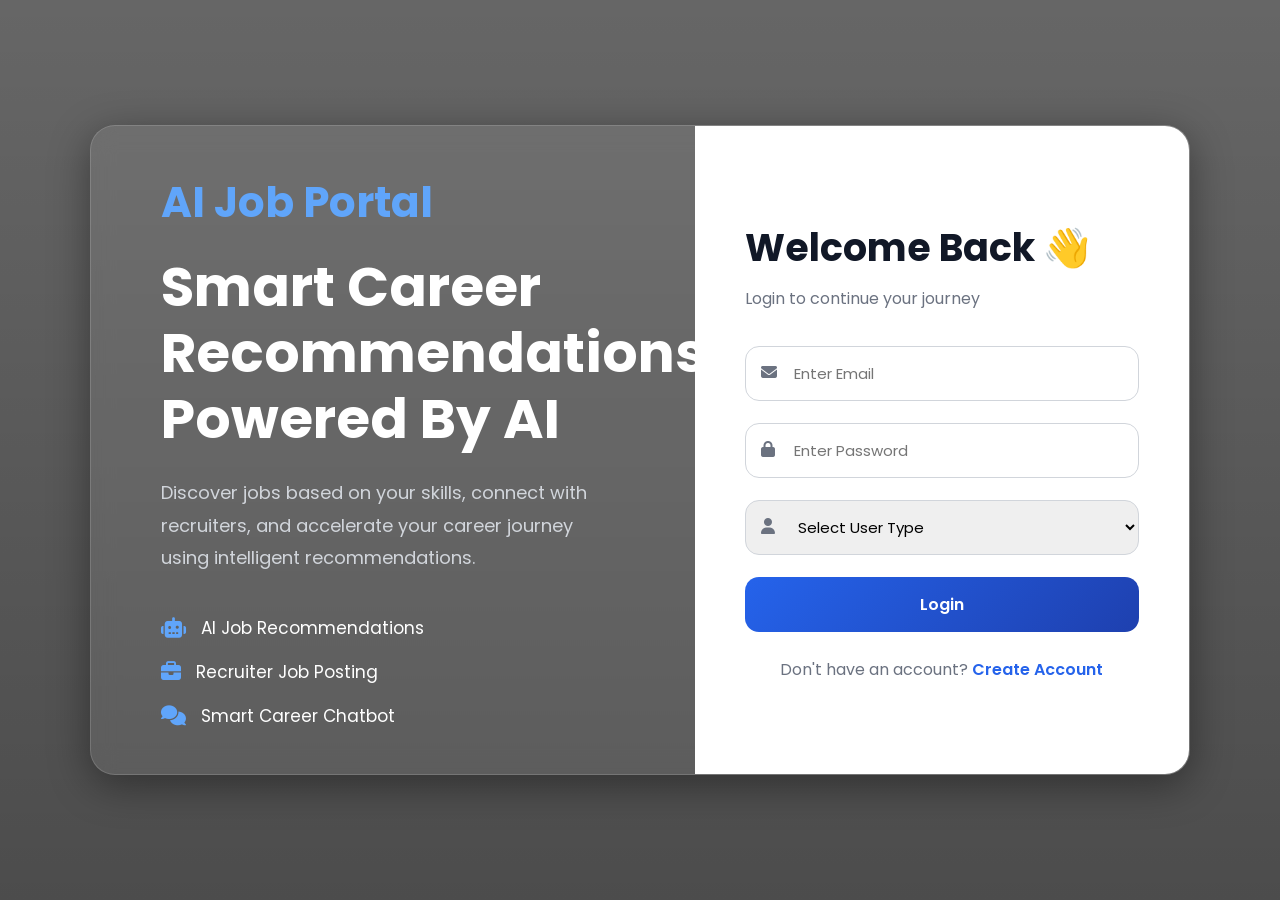
==== job-portel-ml/templates/login.html @ 0372225e "Add files via upload" ====
<!-- templates/login.html -->

<!DOCTYPE html>
<html lang="en">

<head>

    <meta charset="UTF-8">

    <meta name="viewport"
    content="width=device-width, initial-scale=1.0">

    <title>AI Job Portal - Login</title>

    <!-- GOOGLE FONT -->

    <link href="https://fonts.googleapis.com/css2?family=Poppins:wght@300;400;500;600;700&display=swap"
    rel="stylesheet">

    <!-- FONT AWESOME -->

    <link rel="stylesheet"
    href="https://cdnjs.cloudflare.com/ajax/libs/font-awesome/6.5.1/css/all.min.css">

    <style>

        *{
            margin:0;
            padding:0;
            box-sizing:border-box;
            font-family:'Poppins', sans-serif;
        }

        body{

            height:100vh;

            display:flex;

            justify-content:center;

            align-items:center;

            background:
            linear-gradient(
                rgba(0,0,0,0.6),
                rgba(0,0,0,0.7)
            ),

            url('https://images.unsplash.com/photo-1522202176988-66273c2fd55f?q=80&w=1920&auto=format&fit=crop');

            background-size:cover;
            background-position:center;

            overflow:hidden;
        }

        .container{

            width:1100px;

            height:650px;

            display:flex;

            backdrop-filter:blur(12px);

            background:rgba(255,255,255,0.08);

            border:1px solid rgba(255,255,255,0.15);

            border-radius:25px;

            overflow:hidden;

            box-shadow:
            0 10px 40px rgba(0,0,0,0.4);
        }

        /* LEFT */

        .left{

            width:55%;

            padding:70px;

            color:white;

            display:flex;

            flex-direction:column;

            justify-content:center;
        }

        .logo{

            font-size:42px;

            font-weight:700;

            margin-bottom:20px;

            color:#60a5fa;
        }

        .title{

            font-size:55px;

            line-height:1.2;

            margin-bottom:25px;

            font-weight:700;
        }

        .desc{

            font-size:18px;

            line-height:1.8;

            color:#d1d5db;

            margin-bottom:40px;
        }

        .features{

            display:flex;

            flex-direction:column;

            gap:18px;
        }

        .feature{

            display:flex;

            align-items:center;

            gap:15px;

            font-size:17px;
        }

        .feature i{

            color:#60a5fa;

            font-size:20px;
        }

        /* RIGHT */

        .right{

            width:45%;

            background:white;

            padding:60px 50px;

            display:flex;

            flex-direction:column;

            justify-content:center;
        }

        .right h2{

            font-size:38px;

            margin-bottom:10px;

            color:#111827;
        }

        .subtitle{

            color:#6b7280;

            margin-bottom:35px;
        }

        .input-box{

            margin-bottom:22px;

            position:relative;
        }

        .input-box i{

            position:absolute;

            top:18px;

            left:16px;

            color:#6b7280;
        }

        .input-box input,
        .input-box select{

            width:100%;

            padding:15px 15px 15px 48px;

            border:1px solid #d1d5db;

            border-radius:14px;

            font-size:15px;

            outline:none;

            transition:0.3s;
        }

        .input-box input:focus,
        .input-box select:focus{

            border-color:#2563eb;

            box-shadow:
            0 0 10px rgba(37,99,235,0.2);
        }

        button{

            width:100%;

            padding:15px;

            border:none;

            border-radius:14px;

            background:linear-gradient(
                135deg,
                #2563eb,
                #1e40af
            );

            color:white;

            font-size:16px;

            font-weight:600;

            cursor:pointer;

            transition:0.3s;
        }

        button:hover{

            transform:translateY(-2px);

            box-shadow:
            0 10px 20px rgba(37,99,235,0.3);
        }

        .bottom{

            margin-top:25px;

            text-align:center;

            color:#6b7280;
        }

        .bottom a{

            color:#2563eb;

            text-decoration:none;

            font-weight:600;
        }

        @media(max-width:950px){

            .container{

                width:95%;

                height:auto;

                flex-direction:column;
            }

            .left,
            .right{

                width:100%;
            }

            .left{

                padding:50px 35px;
            }

            .title{

                font-size:38px;
            }
        }

    </style>

</head>

<body>

    <div class="container">

        <!-- LEFT -->

        <div class="left">

            <div class="logo">
                AI Job Portal
            </div>

            <div class="title">

                Smart Career
                <br>
                Recommendations
                <br>
                Powered By AI

            </div>

            <div class="desc">

                Discover jobs based on your skills,
                connect with recruiters,
                and accelerate your career journey
                using intelligent recommendations.

            </div>

            <div class="features">

                <div class="feature">
                    <i class="fa-solid fa-robot"></i>
                    AI Job Recommendations
                </div>

                <div class="feature">
                    <i class="fa-solid fa-briefcase"></i>
                    Recruiter Job Posting
                </div>

                <div class="feature">
                    <i class="fa-solid fa-comments"></i>
                    Smart Career Chatbot
                </div>

            </div>

        </div>

        <!-- RIGHT -->

        <div class="right">

            <h2>Welcome Back 👋</h2>

            <p class="subtitle">
                Login to continue your journey
            </p>

            <form method="POST"
            action="/login">

                <!-- EMAIL -->

                <div class="input-box">

                    <i class="fa-solid fa-envelope"></i>

                    <input
                        type="email"
                        name="email"
                        placeholder="Enter Email"
                        required
                    >

                </div>

                <!-- PASSWORD -->

                <div class="input-box">

                    <i class="fa-solid fa-lock"></i>

                    <input
                        type="password"
                        name="password"
                        placeholder="Enter Password"
                        required
                    >

                </div>

                <!-- USER TYPE -->

                <div class="input-box">

                    <i class="fa-solid fa-user"></i>

                    <select name="user_type"
                    required>

                        <option value="">
                            Select User Type
                        </option>

                        <option value="User">
                            Job Seeker
                        </option>

                        <option value="Recruiter">
                            Recruiter
                        </option>

                    </select>

                </div>

                <!-- BUTTON -->

                <button type="submit">

                    Login

                </button>

            </form>

            <div class="bottom">

                Don't have an account?

                <a href="/signup">

                    Create Account

                </a>

            </div>

        </div>

    </div>

</body>

</html>
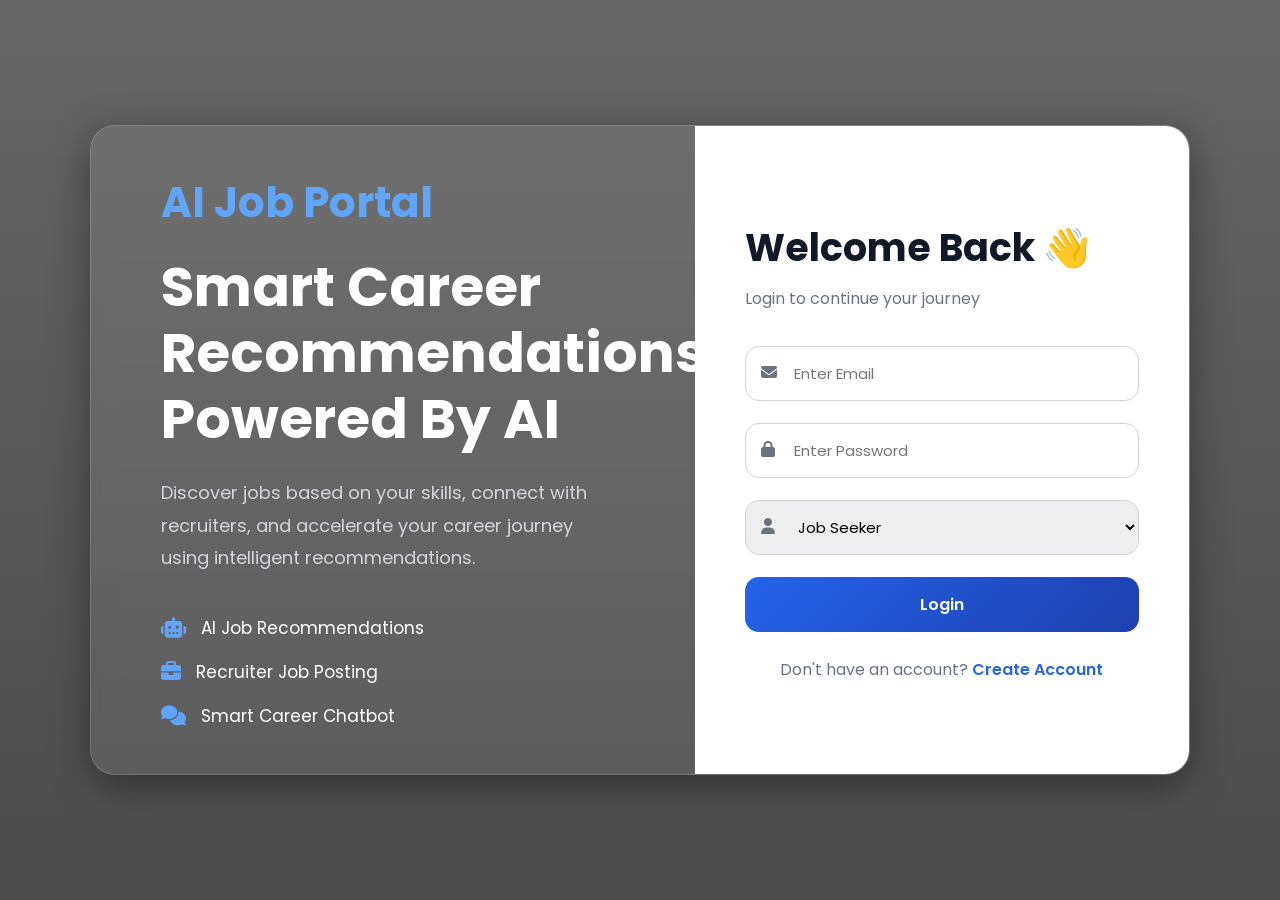
==== commit e622f7e1: "Add files via upload" ====
--- a/job-portel-ml/templates/login.html
+++ b/job-portel-ml/templates/login.html
@@ -417,23 +417,11 @@
                 <div class="input-box">
 
                     <i class="fa-solid fa-user"></i>
-
-                    <select name="user_type"
-                    required>
-
-                        <option value="">
-                            Select User Type
-                        </option>
-
-                        <option value="User">
-                            Job Seeker
-                        </option>
-
-                        <option value="Recruiter">
-                            Recruiter
-                        </option>
-
-                    </select>
+                <select name="user_type">
+    <option value="Job Seeker">Job Seeker</option>
+    <option value="Recruiter">Recruiter</option>
+</select>
+                    
 
                 </div>
 
